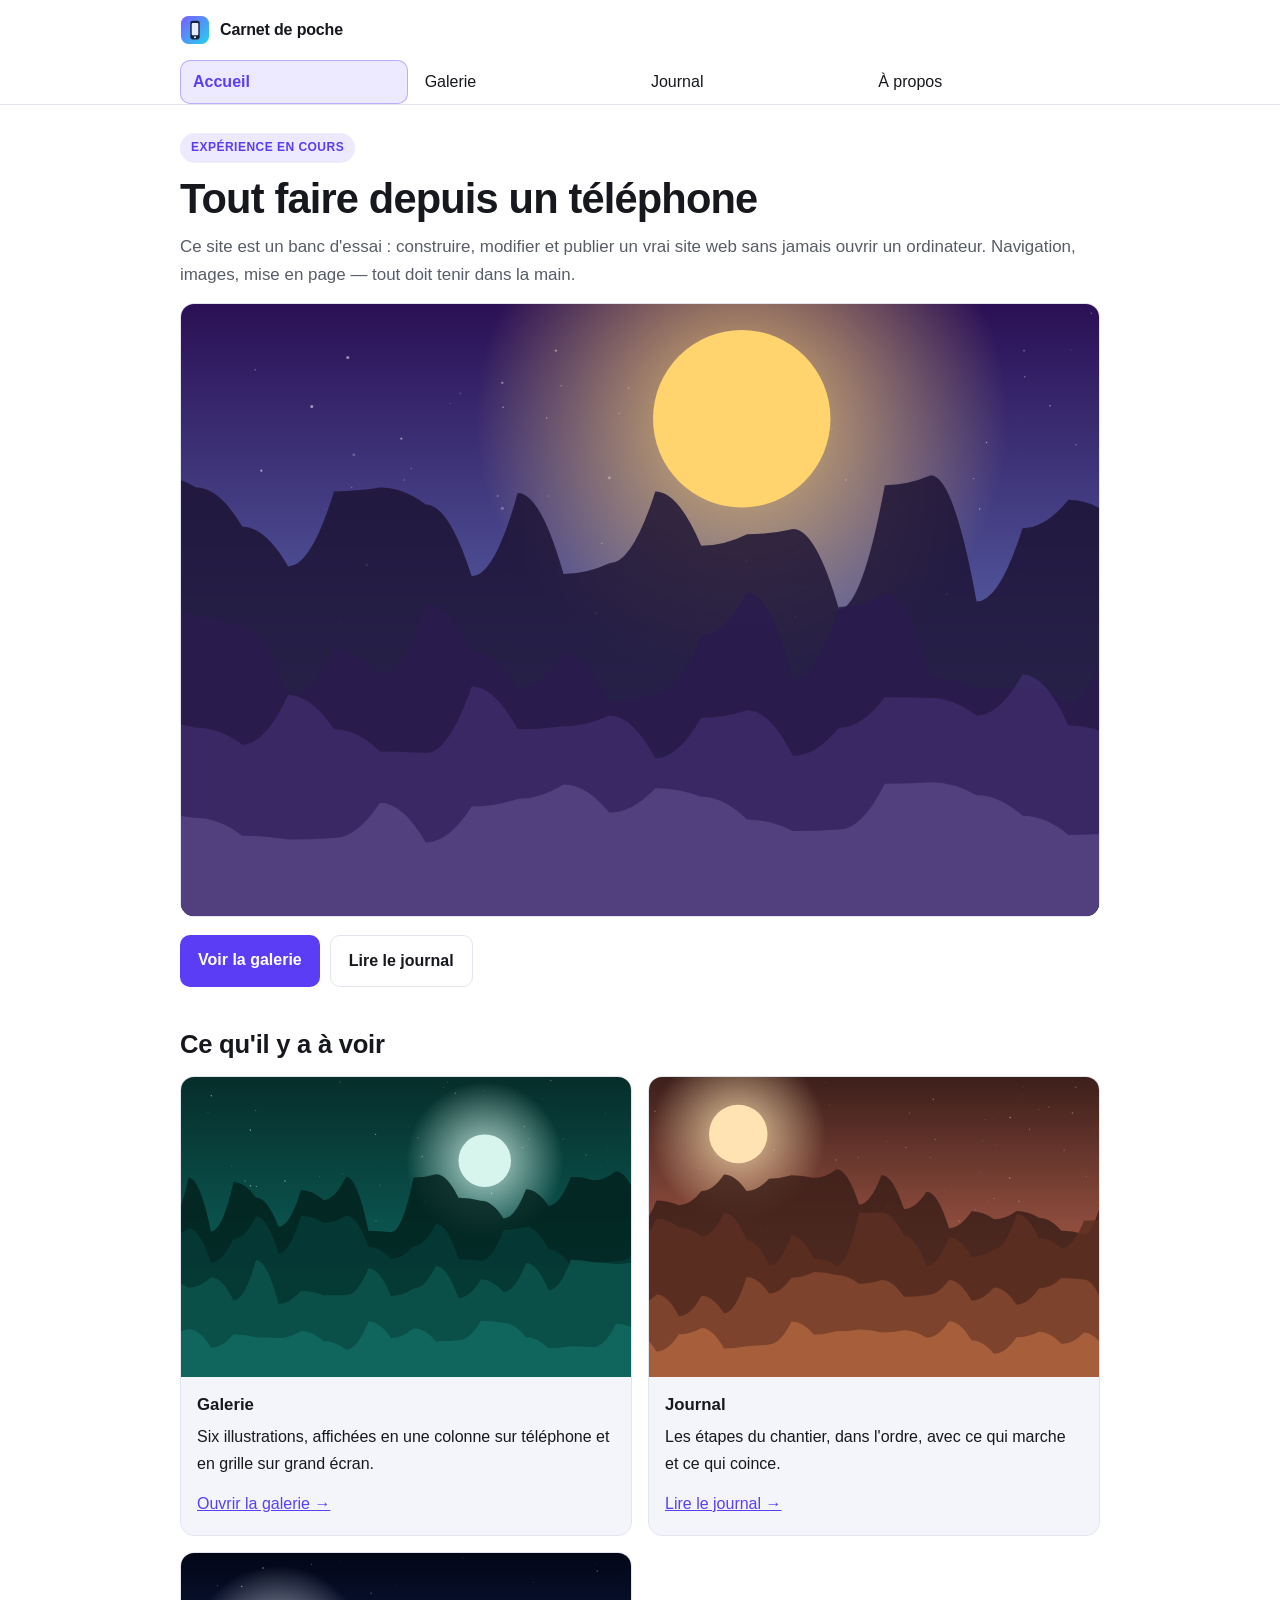
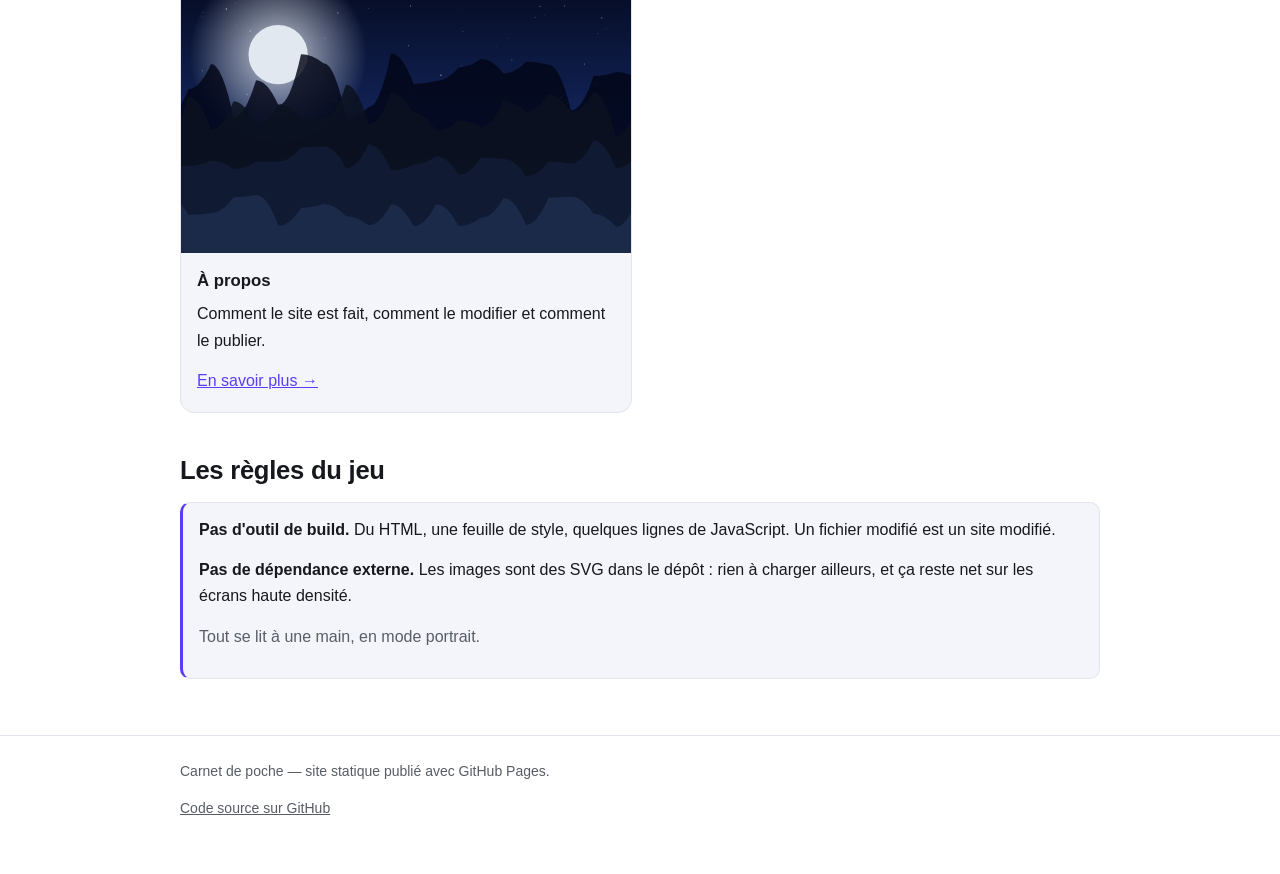
==== index.html @ 273b8a58 "Site statique « Carnet de poche » publié sur GitHub Pages Quatre pages HTML (accueil, galerie, journ" ====
<!doctype html>
<html lang="fr">
<head>
<meta charset="utf-8">
<meta name="viewport" content="width=device-width, initial-scale=1">
<title>Accueil — Carnet de poche</title>
<meta name="description" content="Un petit site statique avec navigation et images, écrit et publié entièrement depuis un téléphone.">
<meta name="color-scheme" content="light dark">
<meta property="og:title" content="Accueil — Carnet de poche">
<meta property="og:description" content="Un petit site statique avec navigation et images, écrit et publié entièrement depuis un téléphone.">
<meta property="og:image" content="assets/img/vue-01.svg">
<link rel="icon" href="favicon.svg" type="image/svg+xml">
<link rel="stylesheet" href="assets/css/style.css">
</head>
<body>

<header class="site-header">
  <div class="wrap">
    <div class="header-bar">
      <a class="brand" href="index.html">
        <img src="assets/img/logo.svg" alt="" width="30" height="30">
        <span>Carnet de poche</span>
      </a>
      <button class="nav-toggle" type="button" aria-expanded="false" aria-controls="site-nav">
        <span class="bars" aria-hidden="true"><span></span><span></span><span></span></span>
        Menu
      </button>
    </div>
    <nav class="site-nav" id="site-nav" aria-label="Navigation principale">
      <ul>
          <li><a href="index.html" aria-current="page">Accueil</a></li>
          <li><a href="galerie.html">Galerie</a></li>
          <li><a href="journal.html">Journal</a></li>
          <li><a href="a-propos.html">À propos</a></li>
      </ul>
    </nav>
  </div>
</header>

<main>
  <div class="wrap">
    <section class="hero">
      <span class="pill">Expérience en cours</span>
      <h1>Tout faire depuis un téléphone</h1>
      <p class="lead">Ce site est un banc d'essai : construire, modifier et publier un vrai site web
      sans jamais ouvrir un ordinateur. Navigation, images, mise en page — tout doit tenir dans la main.</p>
      <img src="assets/img/vue-01.svg" alt="Illustration abstraite : un soleil bas au-dessus de collines superposées" width="1200" height="800">
      <div class="actions">
        <a class="btn" href="galerie.html">Voir la galerie</a>
        <a class="btn ghost" href="journal.html">Lire le journal</a>
      </div>
    </section>

    <h2>Ce qu'il y a à voir</h2>
    <div class="grid cols-3">
      <article class="card">
        <img src="assets/img/vue-02.svg" alt="Illustration abstraite aux tons verts" width="1200" height="800">
        <div class="body">
          <h3>Galerie</h3>
          <p>Six illustrations, affichées en une colonne sur téléphone et en grille sur grand écran.</p>
          <p><a href="galerie.html">Ouvrir la galerie →</a></p>
        </div>
      </article>
      <article class="card">
        <img src="assets/img/vue-03.svg" alt="Illustration abstraite aux tons chauds" width="1200" height="800">
        <div class="body">
          <h3>Journal</h3>
          <p>Les étapes du chantier, dans l'ordre, avec ce qui marche et ce qui coince.</p>
          <p><a href="journal.html">Lire le journal →</a></p>
        </div>
      </article>
      <article class="card">
        <img src="assets/img/vue-04.svg" alt="Illustration abstraite bleu nuit" width="1200" height="800">
        <div class="body">
          <h3>À propos</h3>
          <p>Comment le site est fait, comment le modifier et comment le publier.</p>
          <p><a href="a-propos.html">En savoir plus →</a></p>
        </div>
      </article>
    </div>

    <h2>Les règles du jeu</h2>
    <div class="note">
      <p><strong>Pas d'outil de build.</strong> Du HTML, une feuille de style, quelques lignes de JavaScript.
      Un fichier modifié est un site modifié.</p>
      <p><strong>Pas de dépendance externe.</strong> Les images sont des SVG dans le dépôt : rien à charger ailleurs,
      et ça reste net sur les écrans haute densité.</p>
      <p class="muted">Tout se lit à une main, en mode portrait.</p>
    </div>

  </div>
</main>

<footer class="site-footer">
  <div class="wrap">
    <p>Carnet de poche — site statique publié avec GitHub Pages.</p>
    <p><a href="https://github.com/rafali/public-web-test">Code source sur GitHub</a></p>
  </div>
</footer>

<script src="assets/js/nav.js"></script>
</body>
</html>
---- assets/css/style.css ----
/* ---------------------------------------------------------------
   Feuille de style unique du site. Mobile d'abord.
   --------------------------------------------------------------- */

:root {
  --bg: #ffffff;
  --bg-soft: #f4f5fa;
  --text: #16181d;
  --text-soft: #575c66;
  --line: #e3e5ee;
  --accent: #5b3df5;
  --accent-soft: #ede9ff;
  --radius: 14px;
  --wrap: 960px;
}

@media (prefers-color-scheme: dark) {
  :root {
    --bg: #0d0f16;
    --bg-soft: #161a24;
    --text: #eef0f6;
    --text-soft: #a3aab8;
    --line: #262c3a;
    --accent: #9d8bff;
    --accent-soft: #1d1a3a;
  }
}

* { box-sizing: border-box; }

html { scroll-behavior: smooth; -webkit-text-size-adjust: 100%; }

body {
  margin: 0;
  background: var(--bg);
  color: var(--text);
  font: 16px/1.65 -apple-system, BlinkMacSystemFont, "Segoe UI", Roboto, Helvetica, Arial, sans-serif;
}

img { max-width: 100%; height: auto; display: block; }

a { color: var(--accent); }

.wrap {
  width: 100%;
  max-width: var(--wrap);
  margin: 0 auto;
  padding-inline: 20px;
}

/* ---------- En-tête + navigation ---------- */

.site-header {
  position: sticky;
  top: 0;
  z-index: 20;
  background: color-mix(in srgb, var(--bg) 88%, transparent);
  backdrop-filter: blur(10px);
  border-bottom: 1px solid var(--line);
}

.header-bar {
  display: flex;
  align-items: center;
  justify-content: space-between;
  gap: 12px;
  min-height: 60px;
}

.brand {
  display: flex;
  align-items: center;
  gap: 10px;
  font-weight: 700;
  letter-spacing: -0.01em;
  color: var(--text);
  text-decoration: none;
}

.brand img { width: 30px; height: 30px; border-radius: 9px; }

.nav-toggle {
  display: inline-flex;
  align-items: center;
  gap: 8px;
  background: var(--bg-soft);
  color: var(--text);
  border: 1px solid var(--line);
  border-radius: 10px;
  padding: 9px 13px;
  font: inherit;
  font-size: 14px;
  cursor: pointer;
  /* cible tactile confortable au pouce */
  min-height: 44px;
}

.nav-toggle .bars { display: grid; gap: 4px; }
.nav-toggle .bars span {
  display: block; width: 18px; height: 2px; border-radius: 2px; background: currentColor;
}

.site-nav { display: none; padding-bottom: 12px; }
.site-nav.open { display: block; }

.site-nav ul {
  list-style: none;
  margin: 0;
  padding: 0;
  display: grid;
  gap: 6px;
}

.site-nav a {
  display: block;
  padding: 12px 14px;
  border-radius: 10px;
  text-decoration: none;
  color: var(--text);
  background: var(--bg-soft);
  border: 1px solid transparent;
}

.site-nav a[aria-current="page"] {
  background: var(--accent-soft);
  color: var(--accent);
  border-color: color-mix(in srgb, var(--accent) 35%, transparent);
  font-weight: 600;
}

@media (min-width: 720px) {
  .nav-toggle { display: none; }
  .site-nav { display: block !important; padding-bottom: 0; }
  .header-bar { flex-wrap: nowrap; }
  .site-nav ul { grid-auto-flow: column; gap: 4px; }
  .site-nav a { padding: 8px 12px; background: transparent; }
  .site-nav a:hover { background: var(--bg-soft); }
}

/* ---------- Contenu ---------- */

main { padding-block: 28px 56px; }

h1 { font-size: clamp(1.8rem, 6vw, 2.6rem); line-height: 1.15; letter-spacing: -0.02em; margin: 0 0 10px; }
h2 { font-size: clamp(1.25rem, 4.4vw, 1.6rem); letter-spacing: -0.01em; margin: 36px 0 10px; }
h3 { font-size: 1.05rem; margin: 0 0 6px; }
p { margin: 0 0 14px; }

.lead { font-size: 1.06rem; color: var(--text-soft); }
.muted { color: var(--text-soft); }

.hero { margin-bottom: 26px; }
.hero img { border-radius: var(--radius); border: 1px solid var(--line); }

.pill {
  display: inline-block;
  font-size: 12px;
  font-weight: 600;
  letter-spacing: .04em;
  text-transform: uppercase;
  color: var(--accent);
  background: var(--accent-soft);
  border-radius: 999px;
  padding: 5px 11px;
  margin-bottom: 12px;
}

.btn {
  display: inline-block;
  padding: 12px 18px;
  border-radius: 10px;
  background: var(--accent);
  color: #fff;
  text-decoration: none;
  font-weight: 600;
  min-height: 44px;
}

.btn.ghost { background: transparent; color: var(--text); border: 1px solid var(--line); }

.actions { display: flex; flex-wrap: wrap; gap: 10px; margin: 18px 0 6px; }

.grid { display: grid; gap: 16px; grid-template-columns: 1fr; }

@media (min-width: 620px) { .grid.cols-2 { grid-template-columns: repeat(2, 1fr); } }
@media (min-width: 860px) { .grid.cols-3 { grid-template-columns: repeat(3, 1fr); } }
@media (min-width: 620px) { .grid.cols-3 { grid-template-columns: repeat(2, 1fr); } }

.card {
  background: var(--bg-soft);
  border: 1px solid var(--line);
  border-radius: var(--radius);
  overflow: hidden;
}

.card img { aspect-ratio: 3 / 2; object-fit: cover; width: 100%; }
.card .body { padding: 14px 16px 18px; }
.card p:last-child { margin-bottom: 0; }

figure { margin: 0; }
figure img { border-radius: var(--radius); border: 1px solid var(--line); }
figcaption { font-size: 14px; color: var(--text-soft); padding: 8px 2px 0; }

.timeline { list-style: none; margin: 0; padding: 0; display: grid; gap: 14px; }
.timeline li {
  border-left: 2px solid var(--line);
  padding: 0 0 4px 16px;
}
.timeline time { font-size: 13px; font-weight: 600; color: var(--accent); display: block; }

.note {
  background: var(--bg-soft);
  border: 1px solid var(--line);
  border-left: 3px solid var(--accent);
  border-radius: 10px;
  padding: 14px 16px;
}

table { width: 100%; border-collapse: collapse; font-size: 15px; }
th, td { text-align: left; padding: 10px 8px; border-bottom: 1px solid var(--line); vertical-align: top; }
.table-scroll { overflow-x: auto; }

/* ---------- Pied de page ---------- */

.site-footer {
  border-top: 1px solid var(--line);
  padding-block: 24px 40px;
  color: var(--text-soft);
  font-size: 14px;
}

.site-footer a { color: var(--text-soft); }
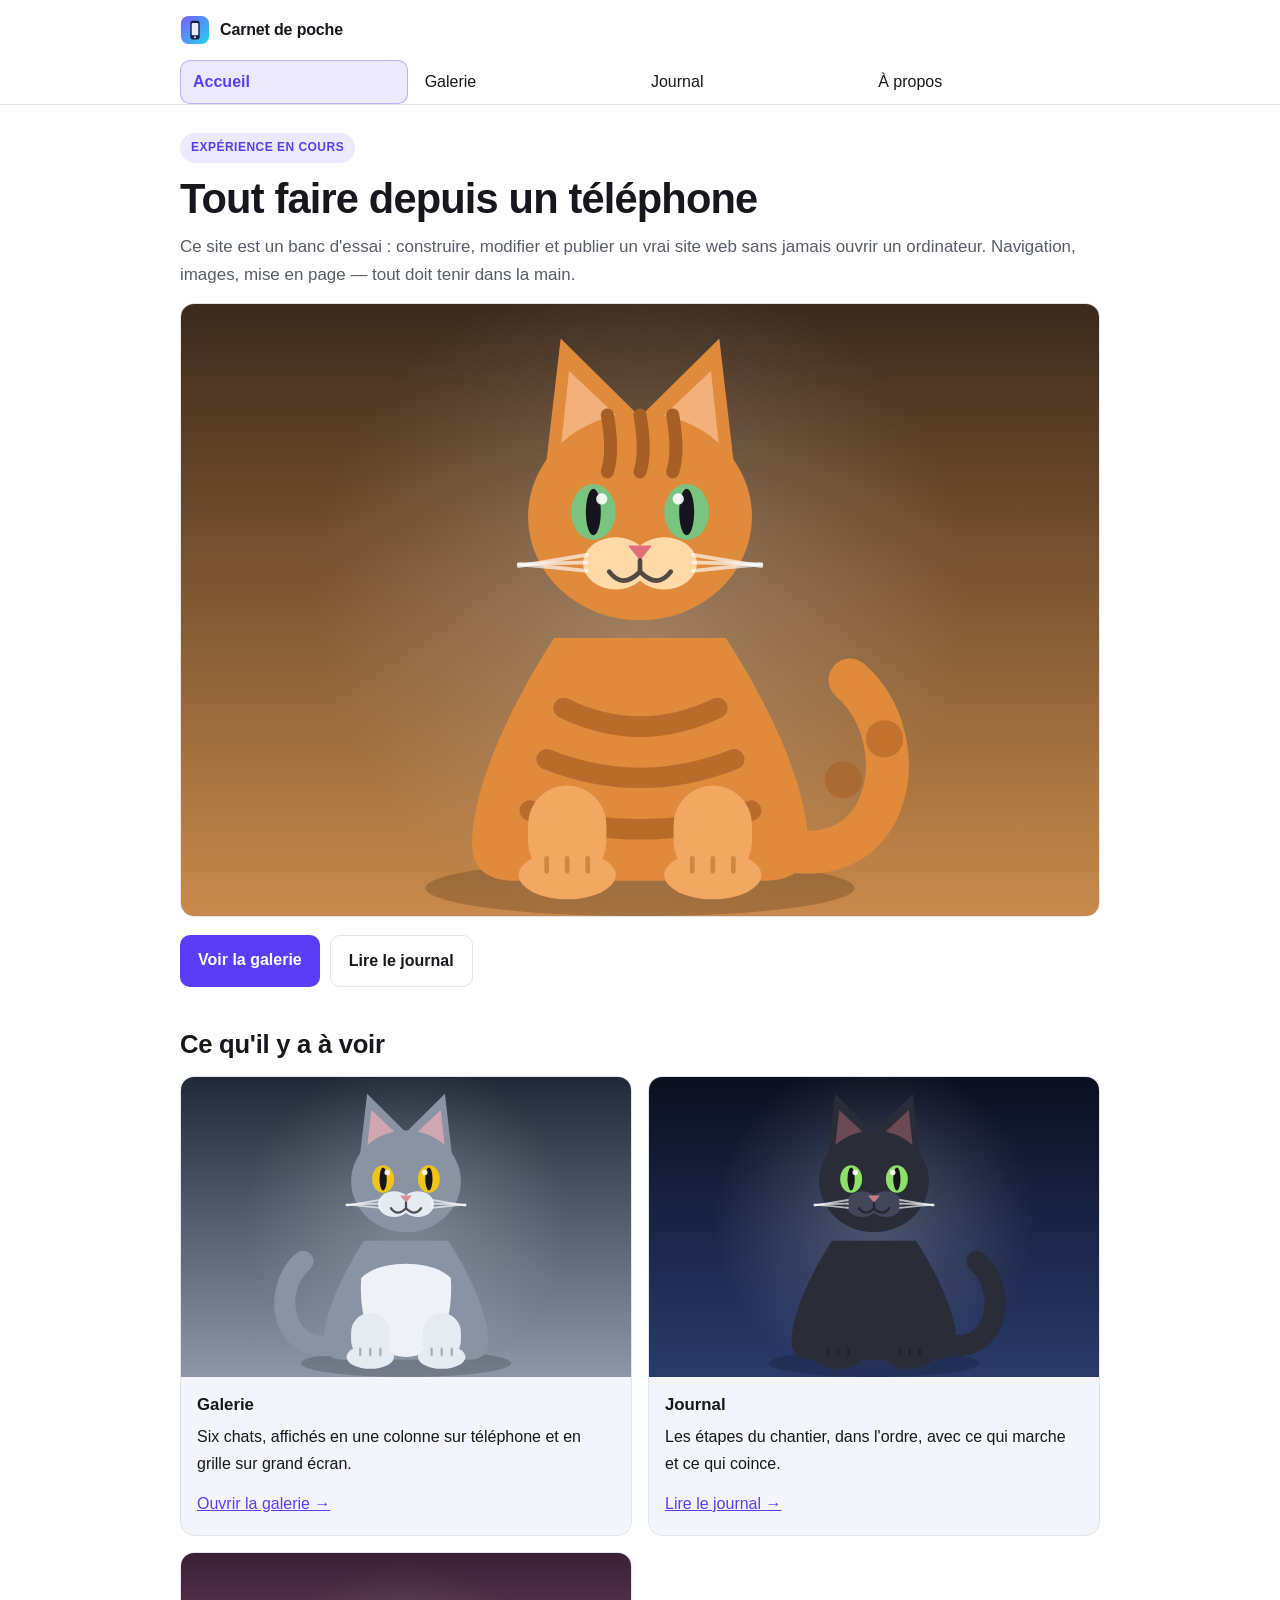
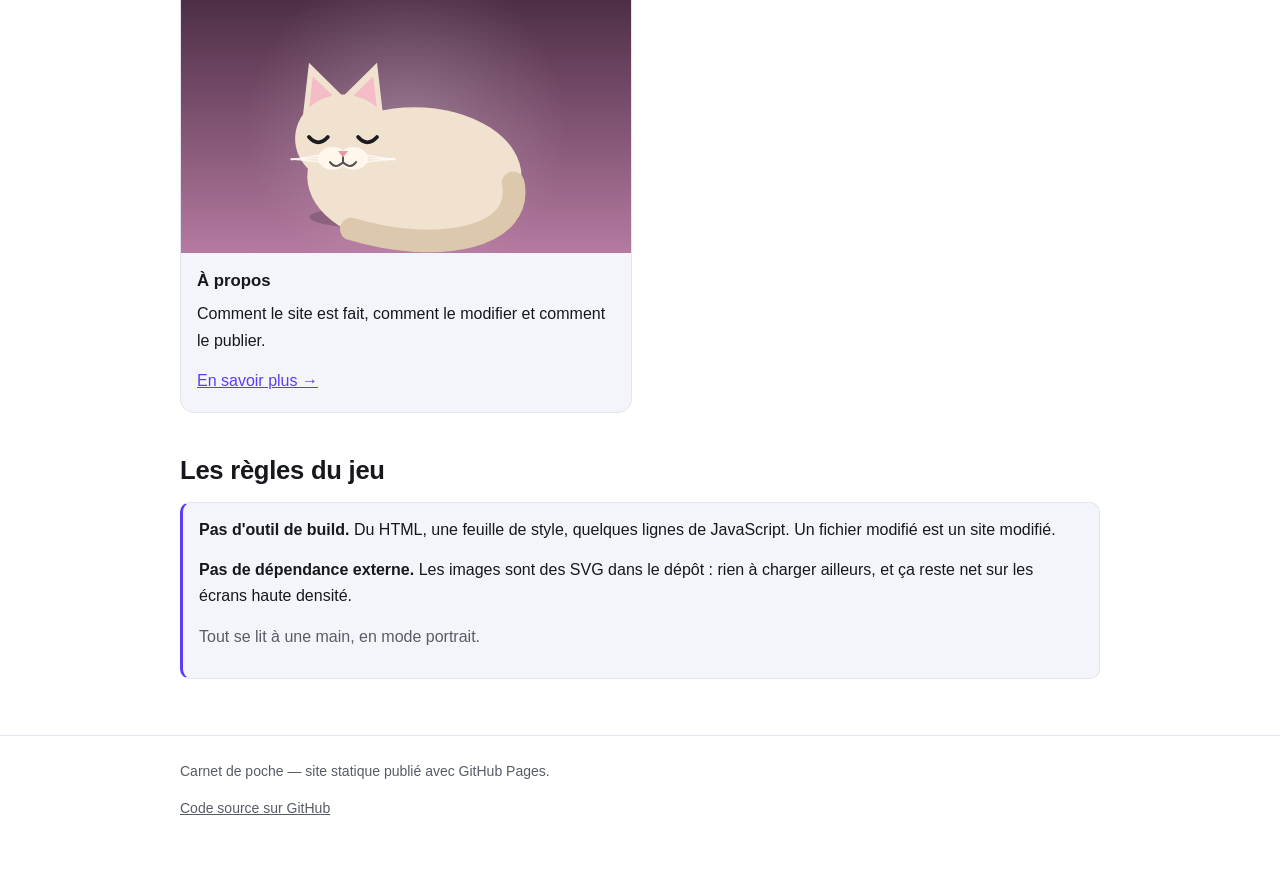
==== commit 7cd867af: "Remplace les paysages de la galerie par six chats en SVG Six illustrations dessinées en primitives (" ====
--- a/index.html
+++ b/index.html
@@ -8,7 +8,7 @@
 <meta name="color-scheme" content="light dark">
 <meta property="og:title" content="Accueil — Carnet de poche">
 <meta property="og:description" content="Un petit site statique avec navigation et images, écrit et publié entièrement depuis un téléphone.">
-<meta property="og:image" content="assets/img/vue-01.svg">
+<meta property="og:image" content="assets/img/chat-01.svg">
 <link rel="icon" href="favicon.svg" type="image/svg+xml">
 <link rel="stylesheet" href="assets/css/style.css">
 </head>
@@ -44,7 +44,7 @@
       <h1>Tout faire depuis un téléphone</h1>
       <p class="lead">Ce site est un banc d'essai : construire, modifier et publier un vrai site web
       sans jamais ouvrir un ordinateur. Navigation, images, mise en page — tout doit tenir dans la main.</p>
-      <img src="assets/img/vue-01.svg" alt="Illustration abstraite : un soleil bas au-dessus de collines superposées" width="1200" height="800">
+      <img src="assets/img/chat-01.svg" alt="Moka, chat roux tigré assis, dessiné en aplats" width="1200" height="800">
       <div class="actions">
         <a class="btn" href="galerie.html">Voir la galerie</a>
         <a class="btn ghost" href="journal.html">Lire le journal</a>
@@ -54,15 +54,15 @@
     <h2>Ce qu'il y a à voir</h2>
     <div class="grid cols-3">
       <article class="card">
-        <img src="assets/img/vue-02.svg" alt="Illustration abstraite aux tons verts" width="1200" height="800">
+        <img src="assets/img/chat-02.svg" alt="Brume, chat gris au plastron blanc" width="1200" height="800">
         <div class="body">
           <h3>Galerie</h3>
-          <p>Six illustrations, affichées en une colonne sur téléphone et en grille sur grand écran.</p>
+          <p>Six chats, affichés en une colonne sur téléphone et en grille sur grand écran.</p>
           <p><a href="galerie.html">Ouvrir la galerie →</a></p>
         </div>
       </article>
       <article class="card">
-        <img src="assets/img/vue-03.svg" alt="Illustration abstraite aux tons chauds" width="1200" height="800">
+        <img src="assets/img/chat-03.svg" alt="Réglisse, chat noir aux yeux verts" width="1200" height="800">
         <div class="body">
           <h3>Journal</h3>
           <p>Les étapes du chantier, dans l'ordre, avec ce qui marche et ce qui coince.</p>
@@ -70,7 +70,7 @@
         </div>
       </article>
       <article class="card">
-        <img src="assets/img/vue-04.svg" alt="Illustration abstraite bleu nuit" width="1200" height="800">
+        <img src="assets/img/chat-04.svg" alt="Nougat, chat crème roulé en boule" width="1200" height="800">
         <div class="body">
           <h3>À propos</h3>
           <p>Comment le site est fait, comment le modifier et comment le publier.</p>
